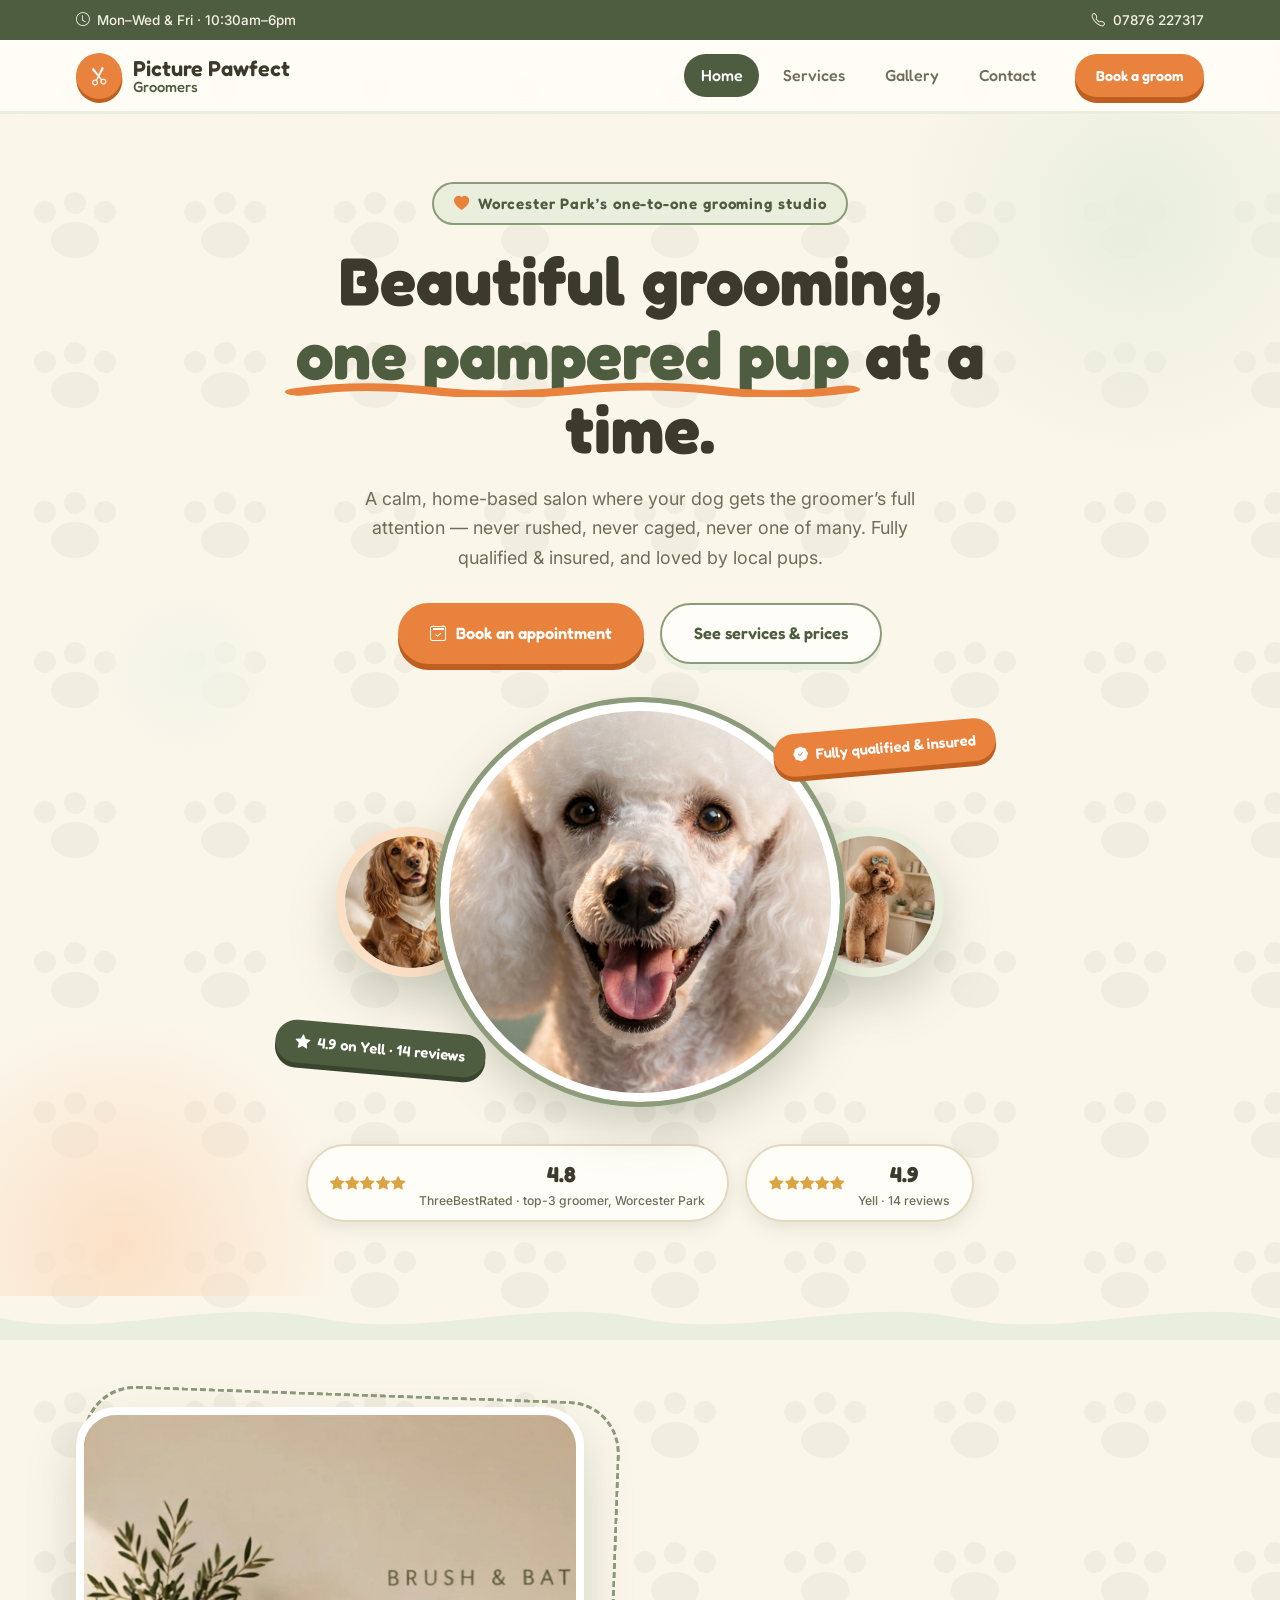
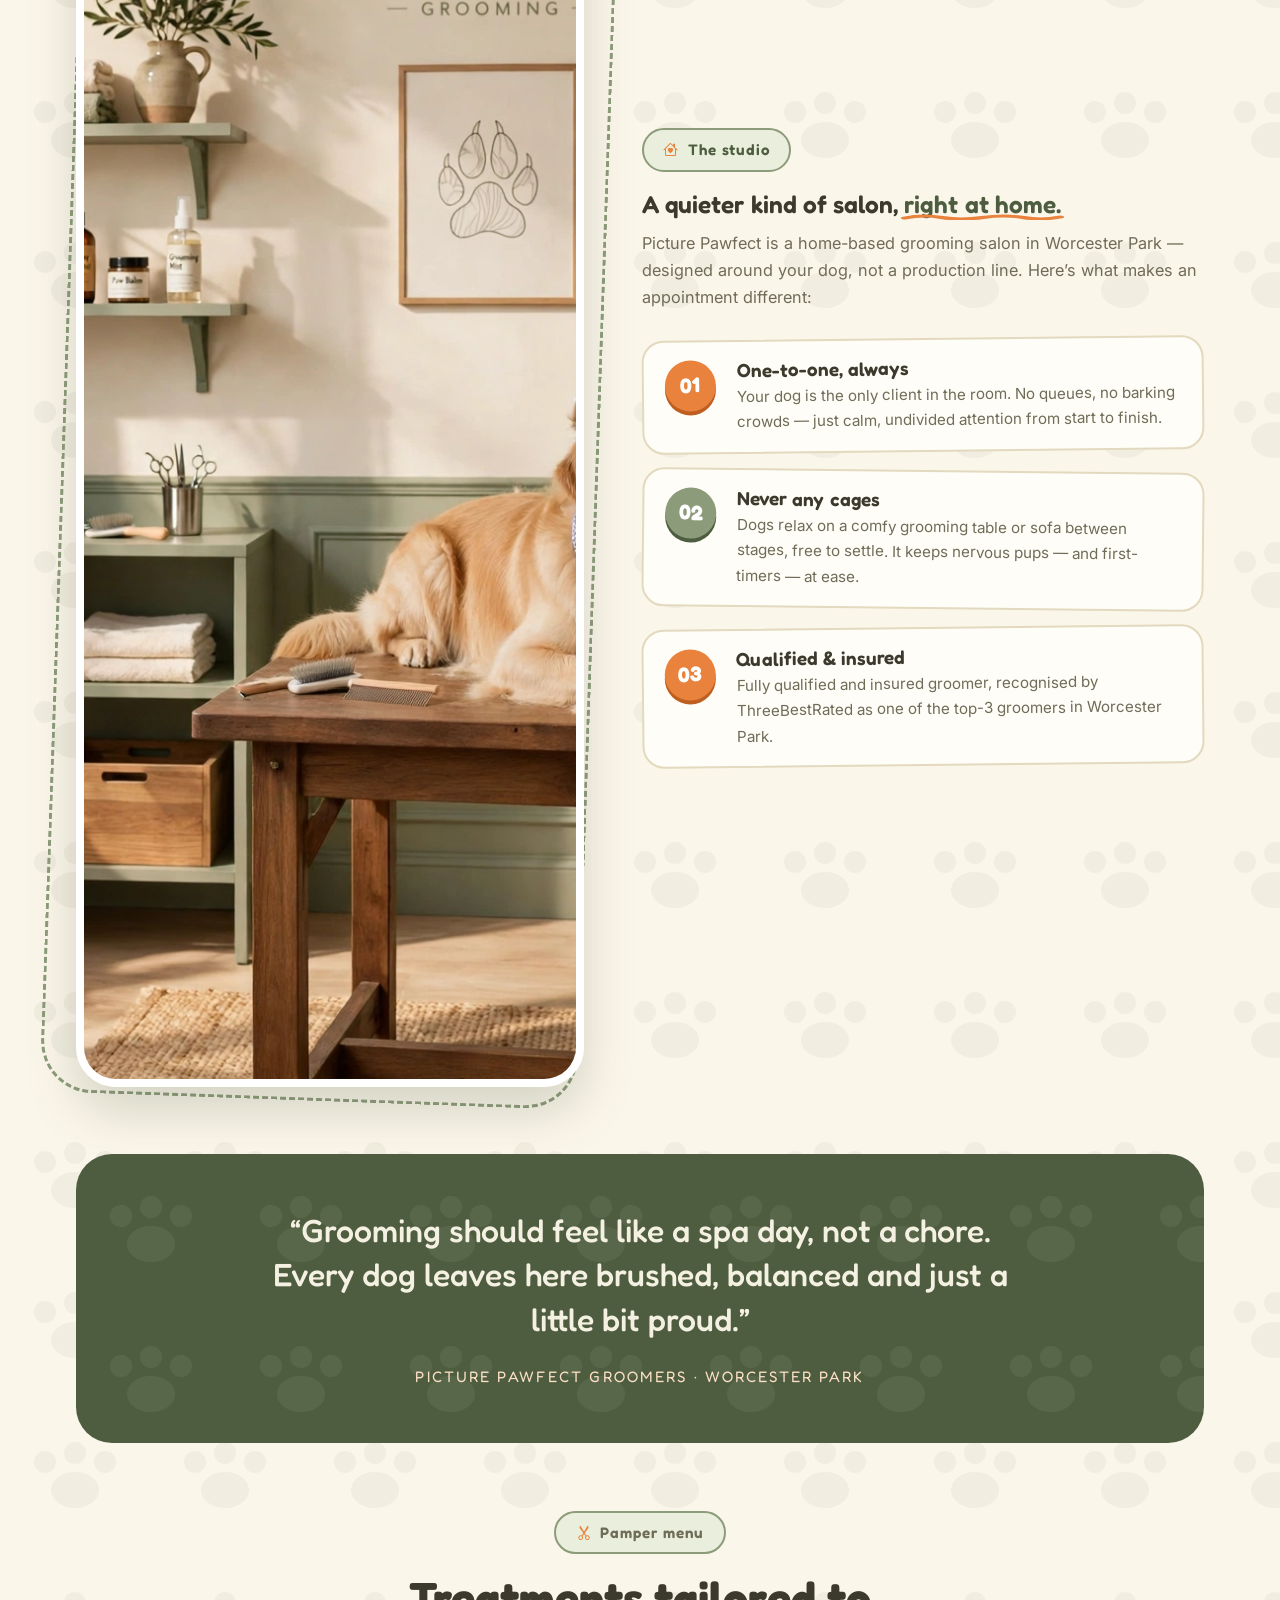
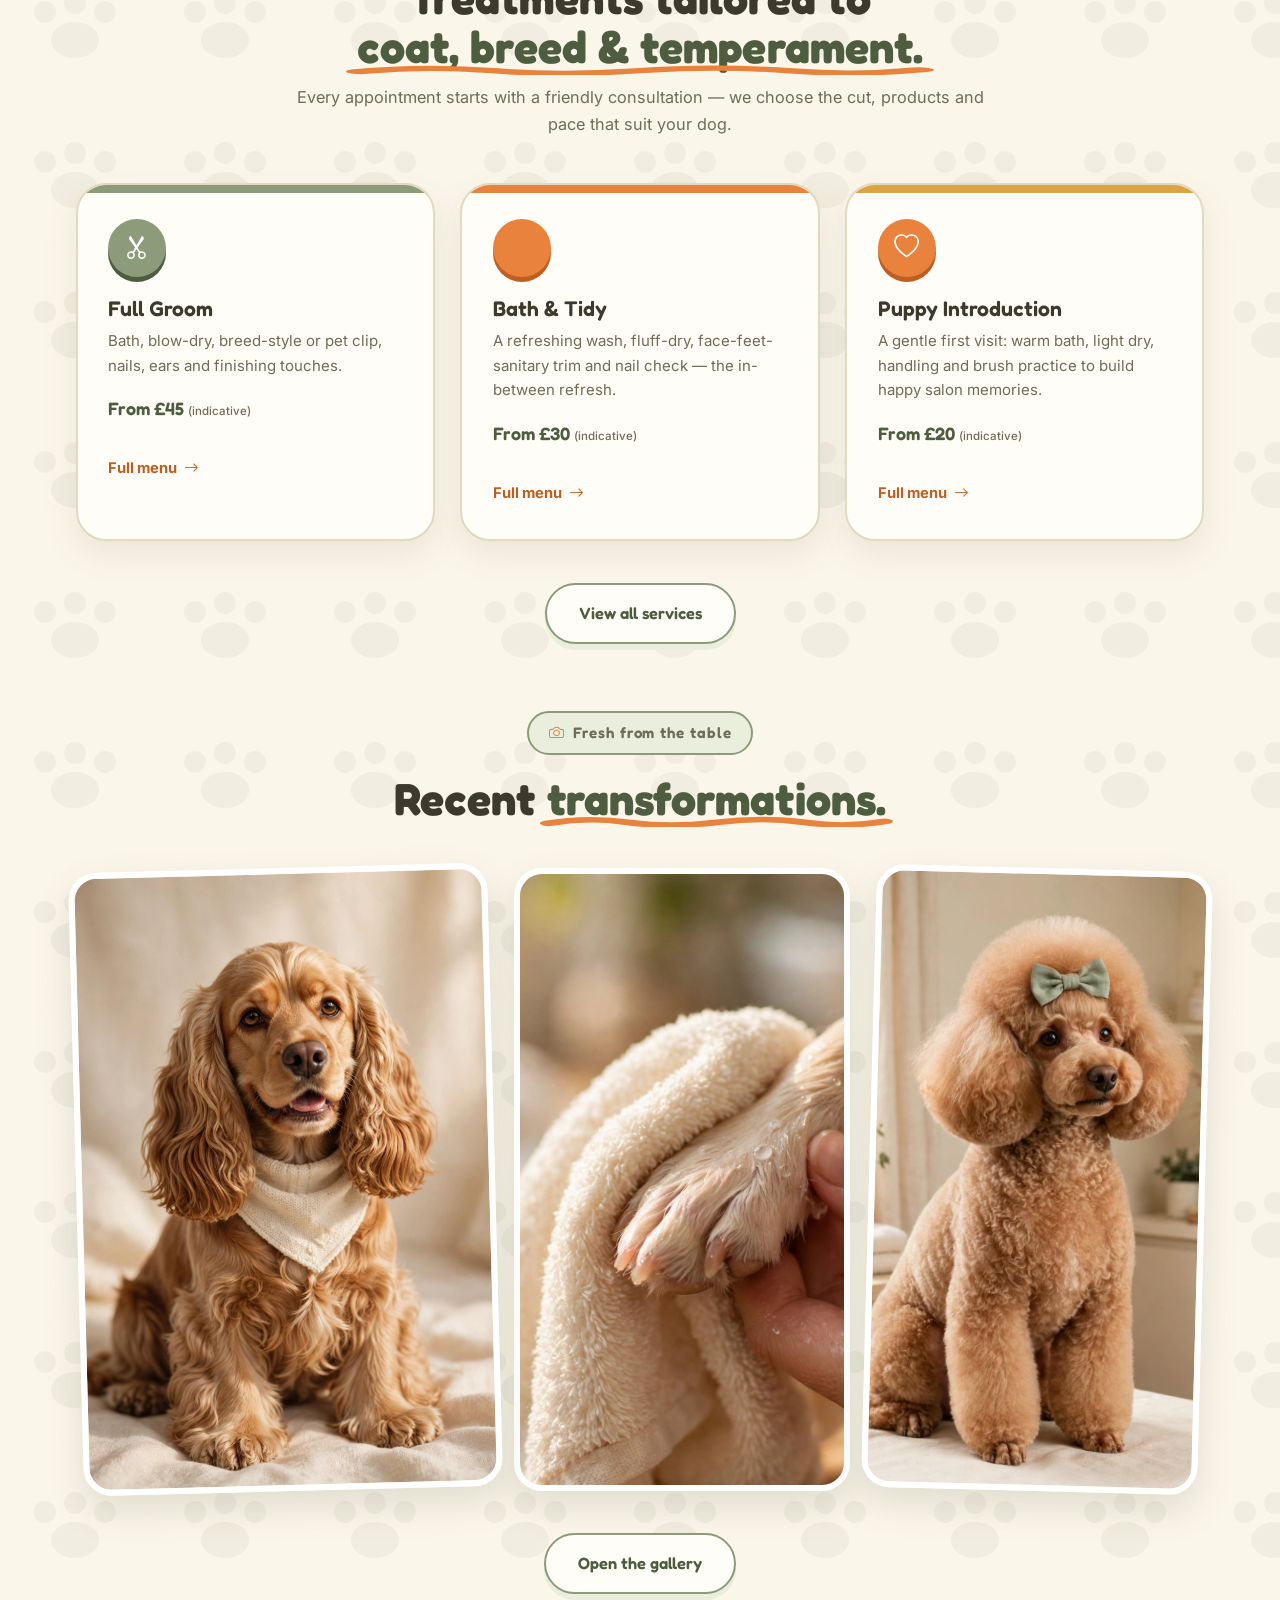
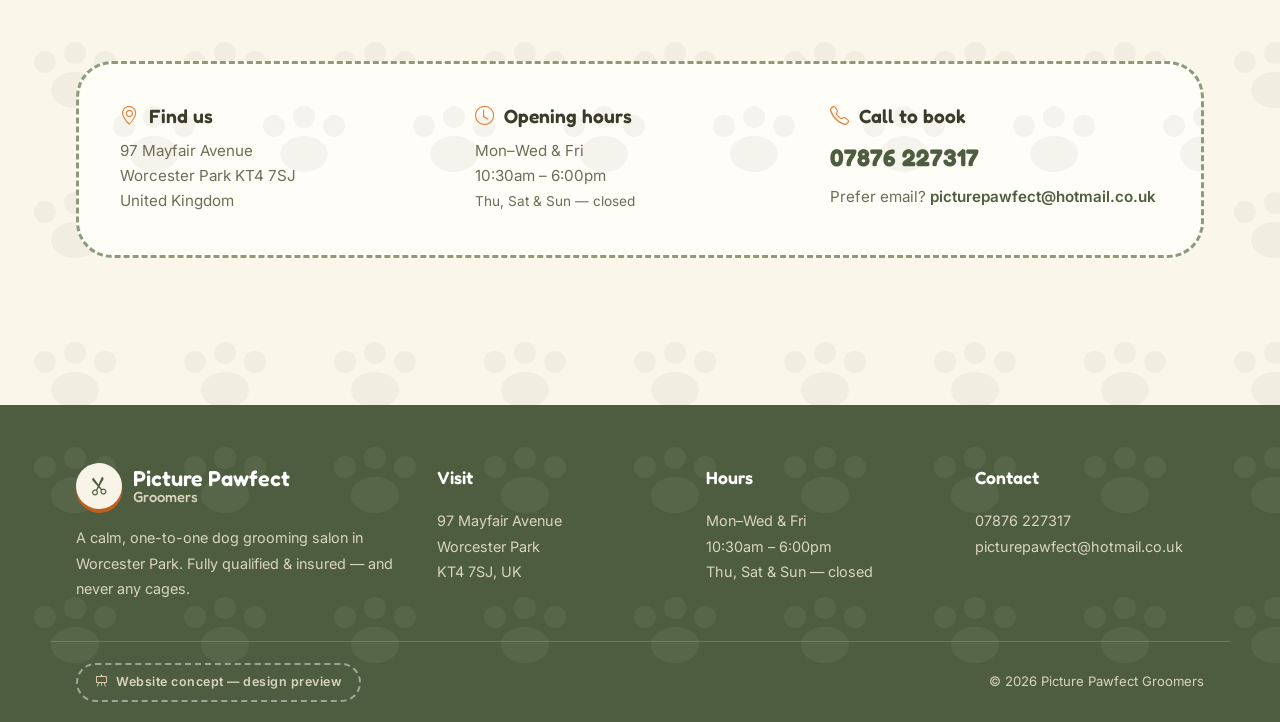
==== index.html @ 9b33ddf6 "Demo website concept for Picture Pawfect Groomers (Worcester Park, UK)" ====
<!DOCTYPE html>
<html lang="en-GB">
<head>
<meta charset="UTF-8">
<meta name="viewport" content="width=device-width, initial-scale=1.0">
<title>Picture Pawfect Groomers | One-to-One Dog Grooming in Worcester Park</title>
<meta name="description" content="Picture Pawfect Groomers — a fully qualified & insured, one-to-one dog grooming salon in Worcester Park. No cages, just calm, personal care. Rated 4.8 (ThreeBestRated) and 4.9 on Yell.">
<meta property="og:type" content="website">
<meta property="og:title" content="Picture Pawfect Groomers | One-to-One Dog Grooming in Worcester Park">
<meta property="og:description" content="Fully qualified & insured home-based salon. One-to-one attention, no cages. Rated 4.8 (ThreeBestRated) · 4.9 on Yell.">
<meta property="og:image" content="images/hero-happy-poodle.webp">
<link rel="preconnect" href="https://fonts.googleapis.com">
<link rel="preconnect" href="https://fonts.gstatic.com" crossorigin>
<link href="https://fonts.googleapis.com/css2?family=Fredoka:wght@400;500;600;700&family=Inter:wght@400;500;600;700&display=swap" rel="stylesheet">
<link rel="stylesheet" href="https://cdn.jsdelivr.net/npm/bootstrap-icons@1.11.3/font/bootstrap-icons.min.css">
<link rel="stylesheet" href="styles.css">
</head>
<body>

<div class="topbar">
  <div class="wrap topbar-inner">
    <span><i class="bi bi-clock"></i> Mon&ndash;Wed &amp; Fri &middot; 10:30am&ndash;6pm</span>
    <a href="tel:+447876227317"><i class="bi bi-telephone"></i> 07876 227317</a>
  </div>
</div>

<header class="site-header">
  <div class="wrap header-inner">
    <a class="brand" href="index.html" aria-label="Picture Pawfect Groomers — home">
      <span class="brand-mark"><i class="bi bi-scissors"></i></span>
      <span class="brand-text">Picture Pawfect <em>Groomers</em></span>
    </a>
    <nav class="main-nav" aria-label="Main navigation">
      <a href="index.html" class="active" aria-current="page">Home</a>
      <a href="services.html">Services</a>
      <a href="gallery.html">Gallery</a>
      <a href="contact.html">Contact</a>
    </nav>
    <a class="btn btn-small hide-mobile" href="contact.html#enquiry">Book a groom</a>
    <button class="nav-toggle" aria-label="Open menu" aria-expanded="false"><i class="bi bi-list"></i></button>
  </div>
</header>

<main>
  <!-- HERO -->
  <section class="hero">
    <div class="blob b1" aria-hidden="true"></div>
    <div class="blob b2" aria-hidden="true"></div>
    <div class="blob b3" aria-hidden="true"></div>
    <div class="hero-inner">
      <p class="kicker"><i class="bi bi-heart-fill"></i> Worcester Park&rsquo;s one-to-one grooming studio</p>
      <h1>Beautiful grooming, <span class="hl">one pampered pup</span> at a time.</h1>
      <p class="lede">A calm, home-based salon where your dog gets the groomer&rsquo;s full attention &mdash; never rushed, never caged, never one of many. Fully qualified &amp; insured, and loved by local pups.</p>
      <div class="hero-ctas">
        <a class="btn" href="contact.html#enquiry"><i class="bi bi-calendar2-check"></i> Book an appointment</a>
        <a class="btn btn-outline" href="services.html">See services &amp; prices</a>
      </div>
      <div class="collage">
        <span class="paw-badge pb1"><i class="bi bi-patch-check-fill"></i> Fully qualified &amp; insured</span>
        <figure class="bubble side b-a">
          <img src="images/spaniel-portrait.webp" alt="Freshly groomed cocker spaniel with a glossy wavy coat" width="640" height="640" loading="lazy">
        </figure>
        <figure class="bubble main">
          <img src="images/hero-happy-poodle.webp" alt="Happy freshly-groomed white poodle smiling at the camera" width="900" height="900" fetchpriority="high">
        </figure>
        <figure class="bubble side b-b">
          <img src="images/poodle-bow.webp" alt="Freshly groomed apricot poodle with a fluffy round haircut" width="640" height="640" loading="lazy">
        </figure>
        <span class="paw-badge pb2"><i class="bi bi-star-fill"></i> 4.9 on Yell &middot; 14 reviews</span>
      </div>
      <div class="hero-ratings">
        <div class="rating-chip">
          <span class="stars"><i class="bi bi-star-fill"></i><i class="bi bi-star-fill"></i><i class="bi bi-star-fill"></i><i class="bi bi-star-fill"></i><i class="bi bi-star-fill"></i></span>
          <div><strong>4.8</strong><small>ThreeBestRated &middot; top-3 groomer, Worcester Park</small></div>
        </div>
        <div class="rating-chip">
          <span class="stars"><i class="bi bi-star-fill"></i><i class="bi bi-star-fill"></i><i class="bi bi-star-fill"></i><i class="bi bi-star-fill"></i><i class="bi bi-star-fill"></i></span>
          <div><strong>4.9</strong><small>Yell &middot; 14 reviews</small></div>
        </div>
      </div>
    </div>
  </section>

  <svg class="wave-rule" viewBox="0 0 1440 44" preserveAspectRatio="none" aria-hidden="true"><path d="M0,22 C120,44 240,0 360,22 C480,44 600,0 720,22 C840,44 960,0 1080,22 C1200,44 1320,0 1440,22 L1440,44 L0,44 Z"/></svg>

  <!-- STUDIO STORY -->
  <section class="section">
    <div class="wrap story-grid">
      <div class="frame-fun">
        <img src="images/salon-interior.webp" alt="Calm one-to-one grooming salon interior with cream walls, sage-green accents and sunlight through the window" width="1920" height="1280" loading="lazy">
      </div>
      <div>
        <p class="kicker"><i class="bi bi-house-heart"></i> The studio</p>
        <h2>A quieter kind of salon, <span class="hl">right at home.</span></h2>
        <p style="color:var(--ink-soft);margin-top:.8rem">Picture Pawfect is a home-based grooming salon in Worcester Park &mdash; designed around your dog, not a production line. Here&rsquo;s what makes an appointment different:</p>
        <ol class="story-list">
          <li>
            <span class="story-num">01</span>
            <div><h3>One-to-one, always</h3><p>Your dog is the only client in the room. No queues, no barking crowds &mdash; just calm, undivided attention from start to finish.</p></div>
          </li>
          <li>
            <span class="story-num">02</span>
            <div><h3>Never any cages</h3><p>Dogs relax on a comfy grooming table or sofa between stages, free to settle. It keeps nervous pups &mdash; and first-timers &mdash; at ease.</p></div>
          </li>
          <li>
            <span class="story-num">03</span>
            <div><h3>Qualified &amp; insured</h3><p>Fully qualified and insured groomer, recognised by ThreeBestRated as one of the top-3 groomers in Worcester Park.</p></div>
          </li>
        </ol>
      </div>
    </div>
  </section>

  <!-- PULL QUOTE -->
  <section class="section" style="padding-top:0">
    <div class="wrap">
      <div class="quote-band">
        <blockquote>&ldquo;Grooming should feel like a spa day, not a chore. Every dog leaves here brushed, balanced and just a little bit proud.&rdquo;</blockquote>
        <cite>Picture Pawfect Groomers &middot; Worcester Park</cite>
      </div>
    </div>
  </section>

  <!-- SERVICES PREVIEW -->
  <section class="section" style="padding-top:0">
    <div class="wrap">
      <div class="section-head">
        <p class="kicker"><i class="bi bi-scissors"></i> Pamper menu</p>
        <h2>Treatments tailored to <span class="hl">coat, breed &amp; temperament.</span></h2>
        <p>Every appointment starts with a friendly consultation &mdash; we choose the cut, products and pace that suit your dog.</p>
      </div>
      <div class="card-grid">
        <article class="card">
          <div class="icon-tile"><i class="bi bi-scissors"></i></div>
          <h3>Full Groom</h3>
          <p>Bath, blow-dry, breed-style or pet clip, nails, ears and finishing touches.</p>
          <p class="from">From &pound;45 <small>(indicative)</small></p>
          <a class="go" href="services.html">Full menu <i class="bi bi-arrow-right"></i></a>
        </article>
        <article class="card">
          <div class="icon-tile"><i class="bi bi-droplets"></i></div>
          <h3>Bath &amp; Tidy</h3>
          <p>A refreshing wash, fluff-dry, face-feet-sanitary trim and nail check &mdash; the in-between refresh.</p>
          <p class="from">From &pound;30 <small>(indicative)</small></p>
          <a class="go" href="services.html">Full menu <i class="bi bi-arrow-right"></i></a>
        </article>
        <article class="card">
          <div class="icon-tile"><i class="bi bi-heart"></i></div>
          <h3>Puppy Introduction</h3>
          <p>A gentle first visit: warm bath, light dry, handling and brush practice to build happy salon memories.</p>
          <p class="from">From &pound;20 <small>(indicative)</small></p>
          <a class="go" href="services.html">Full menu <i class="bi bi-arrow-right"></i></a>
        </article>
      </div>
      <div class="center-cta"><a class="btn btn-outline" href="services.html">View all services</a></div>
    </div>
  </section>

  <!-- GALLERY TEASER -->
  <section class="section" style="padding-top:0">
    <div class="wrap">
      <div class="section-head">
        <p class="kicker"><i class="bi bi-camera"></i> Fresh from the table</p>
        <h2>Recent <span class="hl">transformations.</span></h2>
      </div>
      <div class="tease-grid">
        <img src="images/spaniel-portrait.webp" alt="Freshly groomed cocker spaniel with a glossy wavy coat, sitting in soft cream light" width="1280" height="1920" loading="lazy">
        <img src="images/paw-pamper-detail.webp" alt="A small dog's paw being gently held and dried with a soft cream towel after a bath" width="1920" height="1280" loading="lazy">
        <img src="images/poodle-bow.webp" alt="Freshly groomed apricot poodle with a fluffy round haircut and a small sage-green bow" width="1920" height="1280" loading="lazy">
      </div>
      <div class="center-cta"><a class="btn btn-outline" href="gallery.html">Open the gallery</a></div>
    </div>
  </section>

  <!-- VISIT -->
  <section class="section" style="padding-top:0">
    <div class="wrap">
      <div class="visit">
        <div>
          <h3><i class="bi bi-geo-alt"></i> Find us</h3>
          <p>97 Mayfair Avenue<br>Worcester Park KT4 7SJ<br>United Kingdom</p>
        </div>
        <div>
          <h3><i class="bi bi-clock"></i> Opening hours</h3>
          <p>Mon&ndash;Wed &amp; Fri<br>10:30am &ndash; 6:00pm<br><span style="font-size:.85rem">Thu, Sat &amp; Sun &mdash; closed</span></p>
        </div>
        <div>
          <h3><i class="bi bi-telephone"></i> Call to book</h3>
          <a class="tel" href="tel:+447876227317">07876 227317</a>
          <p style="margin-top:.4rem">Prefer email? <a href="mailto:picturepawfect@hotmail.co.uk" style="color:var(--sage-deep);font-weight:600">picturepawfect@hotmail.co.uk</a></p>
        </div>
      </div>
    </div>
  </section>
</main>

<footer class="site-footer">
  <div class="wrap footer-grid">
    <div class="footer-brand">
      <a class="brand" href="index.html">
        <span class="brand-mark" style="background:#F8F4E8;color:var(--sage-deep)"><i class="bi bi-scissors"></i></span>
        <span class="brand-text">Picture Pawfect <em>Groomers</em></span>
      </a>
      <p style="margin-top:1rem">A calm, one-to-one dog grooming salon in Worcester Park. Fully qualified &amp; insured &mdash; and never any cages.</p>
    </div>
    <div>
      <h4>Visit</h4>
      <address>97 Mayfair Avenue<br>Worcester Park<br>KT4 7SJ, UK</address>
    </div>
    <div>
      <h4>Hours</h4>
      <p>Mon&ndash;Wed &amp; Fri<br>10:30am &ndash; 6:00pm<br>Thu, Sat &amp; Sun &mdash; closed</p>
    </div>
    <div>
      <h4>Contact</h4>
      <p><a href="tel:+447876227317">07876 227317</a><br><a href="mailto:picturepawfect@hotmail.co.uk">picturepawfect@hotmail.co.uk</a></p>
    </div>
  </div>
  <div class="wrap footer-bottom">
    <span class="concept-badge"><i class="bi bi-easel"></i> Website concept &mdash; design preview</span>
    <span>&copy; 2026 Picture Pawfect Groomers</span>
  </div>
</footer>

<script>
(function(){
  var t=document.querySelector('.nav-toggle'),n=document.querySelector('.main-nav');
  if(t&&n){t.addEventListener('click',function(){var o=n.classList.toggle('open');t.setAttribute('aria-expanded',o);});}
})();
</script>
</body>
</html>
---- styles.css ----
/* ============================================================
   Picture Pawfect Groomers — PLAYFUL SAGE concept
   Cream + sage blobs + warm orange  |  Fredoka display + Inter
   Vanilla CSS only.
   ============================================================ */

:root{
  --cream:#FBF6EA;
  --cream-deep:#F3EAD1;
  --white:#FFFDF7;
  --ink:#3B3A2C;
  --ink-soft:#6F6C58;
  --sage:#8C9B7A;
  --sage-deep:#4E5D3F;
  --sage-soft:#E9EFDC;
  --sage-pale:#F2F5E8;
  --orange:#E8823C;
  --orange-dark:#BE5F21;
  --orange-soft:#FBE0C6;
  --gold:#D9A441;
  --line:#E2D9BE;
  --radius:30px;
  --font-d:'Fredoka','Inter',system-ui,sans-serif;
  --font-b:'Inter',system-ui,-apple-system,sans-serif;
  --paw:url("data:image/svg+xml,%3Csvg xmlns='http://www.w3.org/2000/svg' width='150' height='150' viewBox='0 0 150 150'%3E%3Cg fill='%234E5D3F' fill-opacity='0.055'%3E%3Cellipse cx='75' cy='90' rx='24' ry='18'/%3E%3Ccircle cx='45' cy='62' r='11'/%3E%3Ccircle cx='75' cy='53' r='11'/%3E%3Ccircle cx='105' cy='62' r='11'/%3E%3C/g%3E%3C/svg%3E");
}

*{margin:0;padding:0;box-sizing:border-box}
html{scroll-behavior:smooth}
body{
  font-family:var(--font-b);
  background:var(--cream);
  background-image:var(--paw);
  color:var(--ink);
  line-height:1.65;
  font-size:1.02rem;
  -webkit-font-smoothing:antialiased;
  overflow-x:hidden;
}
img{max-width:100%;display:block}
a{color:inherit;text-decoration:none}
.wrap{max-width:1180px;margin:0 auto;padding:0 1.6rem}

h1,h2,h3{font-family:var(--font-d);font-weight:600;line-height:1.1;letter-spacing:.002em;color:var(--ink)}
.kicker{
  display:inline-flex;align-items:center;gap:.55rem;
  font-family:var(--font-d);font-weight:600;font-size:.95rem;letter-spacing:.06em;
  color:var(--sage-deep);background:var(--sage-soft);
  border:2px solid var(--sage);border-radius:999px;
  padding:.45rem 1.2rem;margin-bottom:1.2rem;
}
.kicker i{color:var(--orange)}

/* ---------- Top bar ---------- */
.topbar{background:var(--sage-deep);color:#F5F1E6;font-size:.84rem;font-weight:500}
.topbar-inner{display:flex;justify-content:space-between;align-items:center;padding:.55rem 1.6rem;gap:1rem}
.topbar-inner span,.topbar-inner a{display:inline-flex;align-items:center;gap:.5rem}
.topbar a:hover{color:#fff}

/* ---------- Header ---------- */
.site-header{
  position:sticky;top:0;z-index:50;
  background:rgba(255,253,247,.94);backdrop-filter:blur(10px);
  border-bottom:3px solid var(--sage-soft);
}
.header-inner{display:flex;align-items:center;gap:1.4rem;padding:.8rem 1.6rem}
.brand{display:flex;align-items:center;gap:.7rem;margin-right:auto}
.brand-mark{
  width:46px;height:46px;border-radius:50%;
  background:var(--orange);color:#fff;
  display:grid;place-items:center;font-size:1.2rem;
  box-shadow:0 4px 0 var(--orange-dark);
  transform:rotate(-6deg);
}
.brand-text{font-family:var(--font-d);font-weight:600;font-size:1.35rem;line-height:1.05}
.brand-text em{display:block;font-style:normal;font-weight:500;font-size:.92rem;color:var(--sage-deep)}
.main-nav{display:flex;gap:.4rem}
.main-nav a{
  font-family:var(--font-d);font-weight:500;font-size:1rem;color:var(--ink-soft);
  padding:.5rem 1.05rem;border-radius:999px;transition:background .2s;
}
.main-nav a:hover{background:var(--sage-soft);color:var(--sage-deep)}
.main-nav a.active{background:var(--sage-deep);color:#fff}
.nav-toggle{display:none;background:var(--orange-soft);border:2px solid var(--orange);border-radius:14px;font-size:1.55rem;line-height:1;color:var(--orange-dark);cursor:pointer;padding:.5rem .8rem}

/* ---------- Buttons: chunky orange pills ---------- */
.btn{
  display:inline-flex;align-items:center;gap:.6rem;justify-content:center;
  font-family:var(--font-d);font-weight:600;font-size:1.02rem;
  background:var(--orange);color:#fff;
  padding:.95rem 2rem;border-radius:999px;border:0;cursor:pointer;
  box-shadow:0 6px 0 var(--orange-dark);
  transition:transform .15s ease,box-shadow .15s ease;
}
.btn:hover{transform:translateY(-2px);box-shadow:0 8px 0 var(--orange-dark);color:#fff}
.btn:active{transform:translateY(4px);box-shadow:0 2px 0 var(--orange-dark)}
.btn-outline{background:var(--white);color:var(--sage-deep);box-shadow:0 6px 0 var(--sage-soft);border:2px solid var(--sage)}
.btn-outline:hover{background:var(--sage-pale);color:var(--sage-deep);box-shadow:0 8px 0 var(--sage-soft)}
.btn-small{padding:.6rem 1.3rem;font-size:.9rem}

/* ---------- Hero: centered + circular dog collage ---------- */
.hero{position:relative;overflow:hidden;padding:4.2rem 0 4.6rem;text-align:center}
.blob{position:absolute;border-radius:50%;z-index:0;pointer-events:none}
.blob.b1{width:520px;height:520px;background:radial-gradient(circle,var(--sage-soft) 0%,transparent 70%);top:-160px;right:-120px}
.blob.b2{width:460px;height:460px;background:radial-gradient(circle,var(--orange-soft) 0%,transparent 70%);bottom:-180px;left:-110px}
.blob.b3{width:220px;height:220px;background:radial-gradient(circle,var(--sage-pale) 0%,transparent 70%);top:38%;left:6%}
.hero-inner{position:relative;z-index:1;max-width:900px;margin:0 auto;padding:0 1.6rem}
.hero h1{font-size:clamp(2.5rem,6vw,4.2rem);font-weight:700;margin-bottom:1.1rem}
.hl{position:relative;display:inline-block;color:var(--sage-deep)}
.hl::after{
  content:"";position:absolute;left:-2%;right:-2%;bottom:-.08em;height:.28em;
  background:url("data:image/svg+xml,%3Csvg xmlns='http://www.w3.org/2000/svg' width='120' height='14' viewBox='0 0 120 14' preserveAspectRatio='none'%3E%3Cpath d='M3 10 Q 16 3, 30 9 T 60 9 T 90 9 T 117 8' fill='none' stroke='%23E8823C' stroke-width='6' stroke-linecap='round'/%3E%3C/svg%3E") 0 100%/100% 100% no-repeat;
}
.hero .lede{font-size:1.12rem;color:var(--ink-soft);max-width:36rem;margin:0 auto 1.9rem}
.hero-ctas{display:flex;gap:1rem;flex-wrap:wrap;justify-content:center;margin-bottom:2.4rem}

.collage{display:flex;align-items:center;justify-content:center;margin:0 auto;position:relative}
.bubble{
  border-radius:50%;overflow:hidden;position:relative;flex:0 0 auto;
  border:9px solid #fff;
  box-shadow:0 22px 50px rgba(78,93,63,.28);
  background:var(--sage-pale);
}
.bubble img{width:100%;height:100%;object-fit:cover;aspect-ratio:1}
.bubble.main{width:min(400px,68vw);z-index:2;border-color:#fff;outline:5px solid var(--sage)}
.bubble.side{width:150px;z-index:1}
.bubble.b-a{margin-right:-46px;transform:rotate(-7deg);border-color:var(--orange-soft)}
.bubble.b-b{margin-left:-46px;transform:rotate(7deg);border-color:var(--sage-soft)}
.paw-badge{
  position:absolute;z-index:3;
  font-family:var(--font-d);font-weight:600;font-size:.92rem;
  background:var(--orange);color:#fff;border-radius:999px;
  padding:.6rem 1.25rem;box-shadow:0 5px 0 var(--orange-dark);
  display:inline-flex;align-items:center;gap:.45rem;
  transform:rotate(-5deg);
}
.paw-badge.pb1{top:6%;right:8%}
.paw-badge.pb2{bottom:8%;left:7%;transform:rotate(5deg);background:var(--sage-deep);box-shadow:0 5px 0 #39452e}
.hero-ratings{display:flex;gap:1rem;flex-wrap:wrap;justify-content:center;margin-top:2.6rem;position:relative;z-index:1}
.rating-chip{
  display:flex;align-items:center;gap:.8rem;
  background:var(--white);border:2px solid var(--line);
  border-radius:999px;padding:.7rem 1.4rem;
  box-shadow:0 6px 18px rgba(78,93,63,.12);
}
.rating-chip .stars{color:var(--gold);font-size:.9rem;letter-spacing:.08em}
.rating-chip strong{font-family:var(--font-d);font-size:1.35rem}
.rating-chip small{display:block;color:var(--ink-soft);font-size:.76rem;line-height:1.35;font-weight:500}

/* ---------- Wavy divider ---------- */
.wave-rule{display:block;width:100%;height:44px;margin:0;color:var(--sage-soft)}
.wave-rule path{fill:var(--sage-soft)}

/* ---------- Sections ---------- */
.section{padding:4.2rem 0}
.section-head{max-width:44rem;margin:0 auto 2.8rem;text-align:center}
.section-head h2{font-size:clamp(1.9rem,3.8vw,2.8rem);font-weight:700;margin-bottom:.8rem}
.section-head p{color:var(--ink-soft)}

/* Studio story */
.story-grid{display:grid;grid-template-columns:.95fr 1.05fr;gap:3.6rem;align-items:center}
.frame-fun{position:relative}
.frame-fun img{border-radius:40px;box-shadow:0 24px 50px rgba(78,93,63,.22);aspect-ratio:4/3;object-fit:cover;width:100%;border:8px solid #fff}
.frame-fun::after{
  content:"";position:absolute;inset:-14px;border:3px dashed var(--sage);
  border-radius:52px;transform:rotate(2deg);z-index:-1;
}
.story-list{list-style:none;display:grid;gap:1.1rem;margin-top:1.7rem}
.story-list li{
  display:grid;grid-template-columns:3.4rem 1fr;gap:1.1rem;align-items:start;
  background:var(--white);border:2px solid var(--line);border-radius:22px;padding:1.1rem 1.3rem;
}
.story-list li:nth-child(odd){transform:rotate(-.6deg)}
.story-list li:nth-child(even){transform:rotate(.6deg)}
.story-num{
  font-family:var(--font-d);font-weight:700;font-size:1.3rem;color:#fff;
  background:var(--orange);border-radius:50%;width:3.2rem;height:3.2rem;
  display:grid;place-items:center;box-shadow:0 4px 0 var(--orange-dark);
}
.story-list li:nth-child(2) .story-num{background:var(--sage);box-shadow:0 4px 0 var(--sage-deep)}
.story-list h3{font-size:1.18rem;margin-bottom:.25rem}
.story-list p{color:var(--ink-soft);font-size:.95rem}

/* Pull quote */
.quote-band{
  background:var(--sage-deep);color:#F4F0E2;border-radius:36px;padding:3.4rem 3rem;
  position:relative;overflow:hidden;text-align:center;
  background-image:url("data:image/svg+xml,%3Csvg xmlns='http://www.w3.org/2000/svg' width='150' height='150' viewBox='0 0 150 150'%3E%3Cg fill='%23ffffff' fill-opacity='0.06'%3E%3Cellipse cx='75' cy='90' rx='24' ry='18'/%3E%3Ccircle cx='45' cy='62' r='11'/%3E%3Ccircle cx='75' cy='53' r='11'/%3E%3Ccircle cx='105' cy='62' r='11'/%3E%3C/g%3E%3C/svg%3E");
}
.quote-band blockquote{font-family:var(--font-d);font-weight:500;font-size:clamp(1.35rem,2.8vw,2rem);line-height:1.4;max-width:46rem;margin:0 auto}
.quote-band cite{display:block;margin-top:1.3rem;font-style:normal;font-family:var(--font-d);font-size:.95rem;letter-spacing:.14em;text-transform:uppercase;color:var(--orange-soft)}
.quote-band .qmark{font-size:3rem;color:var(--orange);display:block;margin-bottom:.6rem}

/* Service cards */
.card-grid{display:grid;grid-template-columns:repeat(3,1fr);gap:1.6rem}
.card{
  background:var(--white);border:2px solid var(--line);
  border-radius:var(--radius);padding:2.1rem 1.9rem;
  box-shadow:0 14px 34px rgba(78,93,63,.10);
  transition:transform .25s ease,box-shadow .25s ease;
  position:relative;overflow:hidden;
}
.card::before{content:"";position:absolute;top:0;left:0;right:0;height:8px;background:var(--sage);border-radius:30px 30px 0 0}
.card:nth-child(2)::before{background:var(--orange)}
.card:nth-child(3)::before{background:var(--gold)}
.card:hover{transform:translateY(-6px) rotate(-.5deg);box-shadow:0 22px 44px rgba(78,93,63,.16)}
.card .icon-tile{
  width:58px;height:58px;border-radius:50%;background:var(--orange);
  display:grid;place-items:center;font-size:1.55rem;color:#fff;margin-bottom:1.3rem;
  box-shadow:0 5px 0 var(--orange-dark);
}
.card:nth-child(1) .icon-tile{background:var(--sage);box-shadow:0 5px 0 var(--sage-deep)}
.card h3{font-size:1.32rem;margin-bottom:.5rem}
.card p{color:var(--ink-soft);font-size:.94rem;margin-bottom:1rem}
.card .from{font-family:var(--font-d);font-weight:600;color:var(--sage-deep);font-size:1.12rem}
.card .from small{font-family:var(--font-b);font-weight:500;font-size:.72rem;color:var(--ink-soft)}
.card .go{display:inline-flex;align-items:center;gap:.45rem;margin-top:1rem;font-weight:700;font-size:.92rem;color:var(--orange-dark)}
.card .go:hover{gap:.7rem}

/* Gallery teaser */
.tease-grid{display:grid;grid-template-columns:1.25fr 1fr 1fr;gap:1.2rem}
.tease-grid img{border-radius:28px;object-fit:cover;width:100%;height:100%;min-height:250px;box-shadow:0 16px 36px rgba(78,93,63,.16);border:6px solid #fff}
.tease-grid img:nth-child(1){transform:rotate(-1.5deg)}
.tease-grid img:nth-child(3){transform:rotate(1.5deg)}
.center-cta{text-align:center;margin-top:2.6rem}

/* Visit strip */
.visit{
  display:grid;grid-template-columns:1fr 1fr 1fr;gap:1.6rem;
  background:var(--white);border:3px dashed var(--sage);
  border-radius:36px;padding:2.6rem;
  background-image:var(--paw);
}
.visit h3{font-size:1.2rem;display:flex;align-items:center;gap:.6rem;margin-bottom:.7rem}
.visit h3 i{color:var(--orange)}
.visit p{color:var(--ink-soft);font-size:.95rem}
.visit a.tel{font-family:var(--font-d);font-weight:700;font-size:1.5rem;color:var(--sage-deep)}

/* ---------- Page hero (inner pages) ---------- */
.page-hero{padding:3.6rem 0 2rem;text-align:center;position:relative;overflow:hidden;background-image:var(--paw)}
.page-hero h1{font-size:clamp(2.2rem,4.8vw,3.4rem);font-weight:700;margin-bottom:1rem}
.page-hero p{color:var(--ink-soft);max-width:38rem;margin:0 auto}
.page-hero .kicker{margin-bottom:1rem}

/* ---------- Services list ---------- */
.service-rows{max-width:920px;margin:0 auto;display:grid;gap:1.1rem}
.service-row{
  display:grid;grid-template-columns:4rem 1fr auto;gap:1.6rem;align-items:center;
  background:var(--white);border:2px solid var(--line);border-radius:24px;
  padding:1.5rem 1.8rem;transition:transform .2s ease;
}
.service-row:hover{transform:translateX(6px);border-color:var(--sage)}
.service-row .num{
  font-family:var(--font-d);font-weight:700;font-size:1.25rem;color:#fff;
  background:var(--sage);border-radius:50%;width:3.4rem;height:3.4rem;
  display:grid;place-items:center;box-shadow:0 4px 0 var(--sage-deep);
}
.service-row h3{font-size:1.3rem;margin-bottom:.3rem;display:flex;align-items:center;gap:.7rem}
.service-row h3 i{color:var(--orange);font-size:1.15rem}
.service-row p{color:var(--ink-soft);font-size:.95rem;max-width:34rem}
.price{text-align:right;background:var(--sage-pale);border-radius:18px;padding:.8rem 1.2rem}
.price strong{font-family:var(--font-d);font-weight:700;font-size:1.45rem;color:var(--sage-deep);white-space:nowrap}
.price small{display:block;font-size:.7rem;color:var(--ink-soft);font-weight:500}
.note-strip{
  margin-top:2.2rem;background:var(--orange-soft);border:3px dashed var(--orange);
  border-radius:24px;padding:1.4rem 1.8rem;font-size:.9rem;color:var(--ink-soft);
  display:flex;gap:.9rem;align-items:flex-start;
}
.note-strip i{color:var(--orange-dark);font-size:1.2rem;margin-top:.15rem}
.two-col{display:grid;grid-template-columns:1fr 1fr;gap:1.6rem;margin-top:2.2rem}
.panel{background:var(--white);border:2px solid var(--line);border-radius:24px;padding:2rem 2.2rem}
.panel h3{font-size:1.25rem;margin-bottom:1rem;display:flex;align-items:center;gap:.6rem}
.panel h3 i{color:var(--orange)}
.check-list{list-style:none;display:grid;gap:.7rem}
.check-list li{display:flex;gap:.7rem;align-items:flex-start;font-size:.95rem;color:var(--ink-soft)}
.check-list i{color:var(--sage-deep);margin-top:.25rem}

/* ---------- Gallery ---------- */
.gal-grid{display:grid;grid-template-columns:repeat(3,1fr);gap:1.3rem;grid-auto-rows:250px}
.gal-item{position:relative;border-radius:26px;overflow:hidden;border:6px solid #fff;box-shadow:0 16px 36px rgba(78,93,63,.16)}
.gal-item:nth-child(odd){transform:rotate(-1deg)}
.gal-item:nth-child(even){transform:rotate(1deg)}
.gal-item img{width:100%;height:100%;object-fit:cover;transition:transform .5s ease}
.gal-item:hover img{transform:scale(1.06)}
.gal-item figcaption{
  position:absolute;left:0;right:0;bottom:0;
  background:linear-gradient(transparent,rgba(58,58,44,.85));
  color:#FBF6EA;padding:2.6rem 1.3rem 1.1rem;font-size:.9rem;
}
.gal-item figcaption strong{display:block;font-family:var(--font-d);font-weight:600;font-size:1.02rem}
.gal-tall{grid-row:span 2}

/* ---------- Contact ---------- */
.contact-grid{display:grid;grid-template-columns:.9fr 1.1fr;gap:2.6rem;align-items:start}
.info-stack{display:grid;gap:1.3rem}
.info-card{background:var(--white);border:2px solid var(--line);border-radius:24px;padding:1.8rem 2rem}
.info-card h3{font-size:1.15rem;margin-bottom:.8rem;display:flex;align-items:center;gap:.6rem}
.info-card h3 i{color:var(--orange)}
.info-card p,.info-card address{font-style:normal;color:var(--ink-soft);font-size:.96rem}
.hours-table{width:100%;border-collapse:collapse;font-size:.95rem}
.hours-table td{padding:.55rem 0;border-bottom:2px dashed var(--line);color:var(--ink-soft)}
.hours-table td:last-child{text-align:right;font-weight:600;color:var(--ink)}
.hours-table tr.closed td:last-child{color:#A39B85;font-weight:500}
a.tel-big{font-family:var(--font-d);font-weight:700;font-size:1.7rem;color:var(--sage-deep)}
a.tel-big:hover{text-decoration:underline}
.form-card{background:var(--white);border:3px solid var(--sage);border-radius:30px;padding:2.6rem;box-shadow:0 20px 44px rgba(78,93,63,.14)}
.form-card h2{font-size:1.6rem;margin-bottom:.4rem}
.form-card>p{color:var(--ink-soft);font-size:.94rem;margin-bottom:1.8rem}
.field{margin-bottom:1.2rem}
.field label{display:block;font-family:var(--font-d);font-weight:600;font-size:.95rem;margin-bottom:.4rem}
.field input,.field select,.field textarea{
  width:100%;padding:.85rem 1.1rem;border:2px solid var(--line);border-radius:16px;
  font-family:inherit;font-size:.95rem;background:var(--cream);color:var(--ink);
}
.field textarea{min-height:130px;resize:vertical}
.field input:focus,.field select:focus,.field textarea:focus{outline:3px solid var(--orange-soft);border-color:var(--orange)}
.field-row{display:grid;grid-template-columns:1fr 1fr;gap:1.2rem}
.map-wrap{margin-top:3rem;border-radius:30px;overflow:hidden;border:3px solid var(--sage);box-shadow:0 20px 44px rgba(78,93,63,.14)}
.map-wrap iframe{width:100%;height:340px;border:0;display:block}
.map-caption{padding:.9rem 1.4rem;background:var(--white);font-size:.85rem;color:var(--ink-soft)}

/* ---------- Footer ---------- */
.site-footer{background:var(--sage-deep);color:#EFEAD9;margin-top:5rem;background-image:url("data:image/svg+xml,%3Csvg xmlns='http://www.w3.org/2000/svg' width='150' height='150' viewBox='0 0 150 150'%3E%3Cg fill='%23ffffff' fill-opacity='0.05'%3E%3Cellipse cx='75' cy='90' rx='24' ry='18'/%3E%3Ccircle cx='45' cy='62' r='11'/%3E%3Ccircle cx='75' cy='53' r='11'/%3E%3Ccircle cx='105' cy='62' r='11'/%3E%3C/g%3E%3C/svg%3E")}
.footer-grid{display:grid;grid-template-columns:1.4fr 1fr 1fr 1fr;gap:2.5rem;padding:3.6rem 1.6rem 2.4rem}
.footer-grid h4{font-family:var(--font-d);font-weight:600;font-size:1.1rem;margin-bottom:1rem;color:#fff}
.footer-grid p,.footer-grid address{font-style:normal;font-size:.9rem;color:#D9D4C0;line-height:1.8}
.footer-grid a:hover{color:#fff;text-decoration:underline}
.footer-brand .brand-text{color:#fff}
.footer-brand .brand-text em{color:#D9D4C0}
.footer-bottom{border-top:1px solid rgba(255,255,255,.16);padding:1.3rem 1.6rem;display:flex;justify-content:space-between;gap:1rem;flex-wrap:wrap;align-items:center;font-size:.82rem;color:#D9D4C0}
.concept-badge{
  display:inline-flex;align-items:center;gap:.55rem;
  border:2px dashed rgba(255,255,255,.45);border-radius:999px;
  padding:.45rem 1.1rem;font-size:.78rem;letter-spacing:.04em;font-weight:600;
}
.concept-badge i{color:var(--orange-soft)}

/* ---------- Responsive ---------- */
@media(max-width:980px){
  .story-grid{grid-template-columns:1fr;gap:2.6rem}
  .card-grid{grid-template-columns:1fr 1fr}
  .tease-grid{grid-template-columns:1fr 1fr}
  .visit{grid-template-columns:1fr}
  .contact-grid{grid-template-columns:1fr}
  .footer-grid{grid-template-columns:1fr 1fr}
  .gal-grid{grid-template-columns:1fr 1fr;grid-auto-rows:220px}
}
@media(max-width:860px){
  .nav-toggle{display:block}
  .main-nav{
    display:none;position:absolute;top:100%;left:0;right:0;z-index:60;
    background:var(--white);border-bottom:3px solid var(--sage-soft);
    flex-direction:column;padding:1rem 1.6rem 1.4rem;gap:.3rem;
  }
  .main-nav.open{display:flex}
  .main-nav a{display:block;padding:.8rem 1rem}
  .header-inner{position:relative}
  .btn-small.hide-mobile{display:none}
}
@media(max-width:768px){
  body{font-size:.98rem}
  .hero{padding:2.8rem 0 3.4rem}
  .hero h1{font-size:clamp(2.2rem,9.5vw,3rem)}
  .hero .lede{font-size:1.02rem}
  .blob.b1{width:340px;height:340px;top:-110px;right:-90px}
  .blob.b2{width:300px;height:300px;bottom:-120px;left:-70px}
  .bubble.main{width:min(250px,62vw);border-width:6px;outline-width:4px}
  .bubble.side{width:96px;border-width:5px}
  .bubble.b-a{margin-right:-30px}
  .bubble.b-b{margin-left:-30px}
  .paw-badge{font-size:.78rem;padding:.45rem .95rem}
  .paw-badge.pb1{top:2%;right:2%}
  .paw-badge.pb2{bottom:4%;left:2%}
  .section{padding:3rem 0}
  .card-grid{grid-template-columns:1fr}
  .tease-grid{grid-template-columns:1fr}
  .tease-grid img{min-height:200px;max-height:300px}
  .two-col{grid-template-columns:1fr}
  .field-row{grid-template-columns:1fr}
  .service-row{grid-template-columns:1fr;gap:.8rem;text-align:center}
  .service-row .num{margin:0 auto}
  .service-row h3{justify-content:center}
  .price{text-align:center}
  .gal-grid{grid-template-columns:1fr;grid-auto-rows:240px}
  .gal-tall{grid-row:auto}
  .footer-grid{grid-template-columns:1fr}
  .quote-band{padding:2.4rem 1.6rem}
  .quote-band blockquote{font-size:1.25rem}
  .form-card{padding:1.8rem 1.4rem}
  .visit{padding:1.8rem 1.4rem}
  .topbar-inner{font-size:.74rem}
  .story-list li{padding:1rem}
}
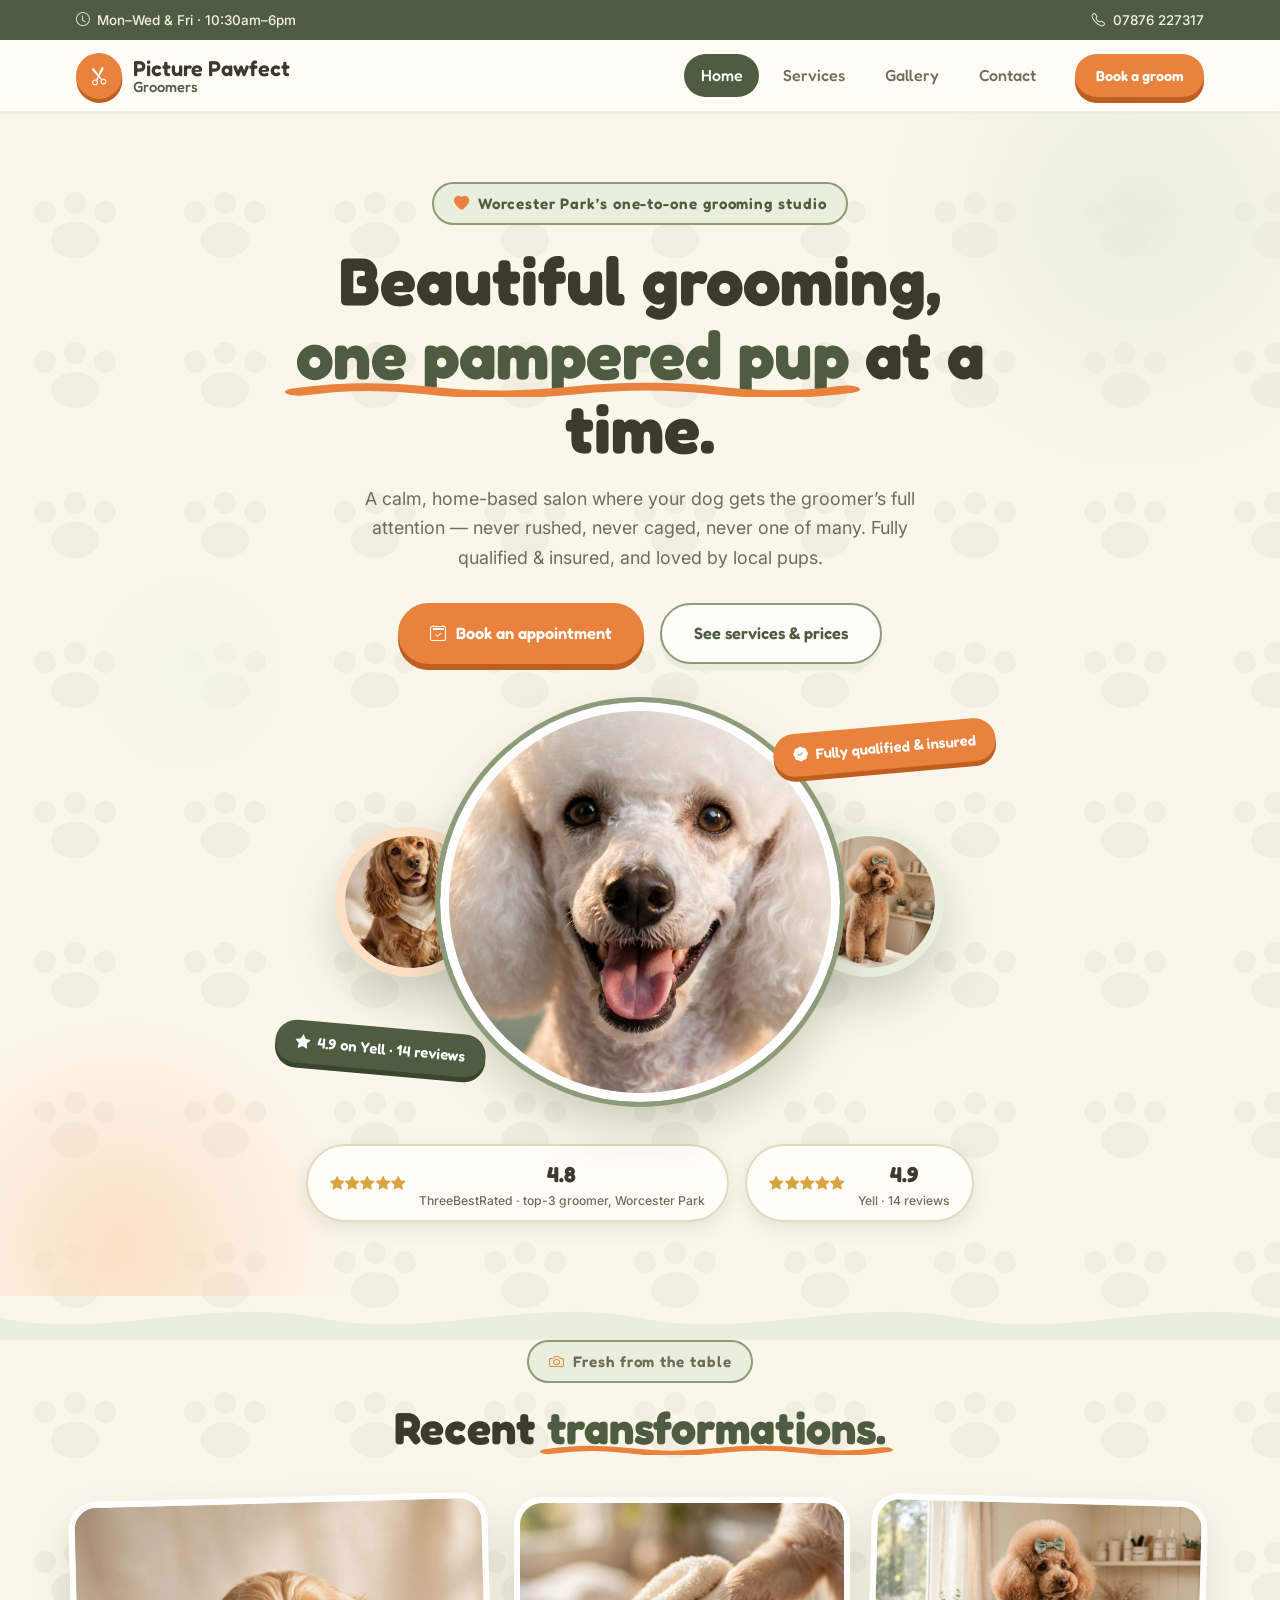
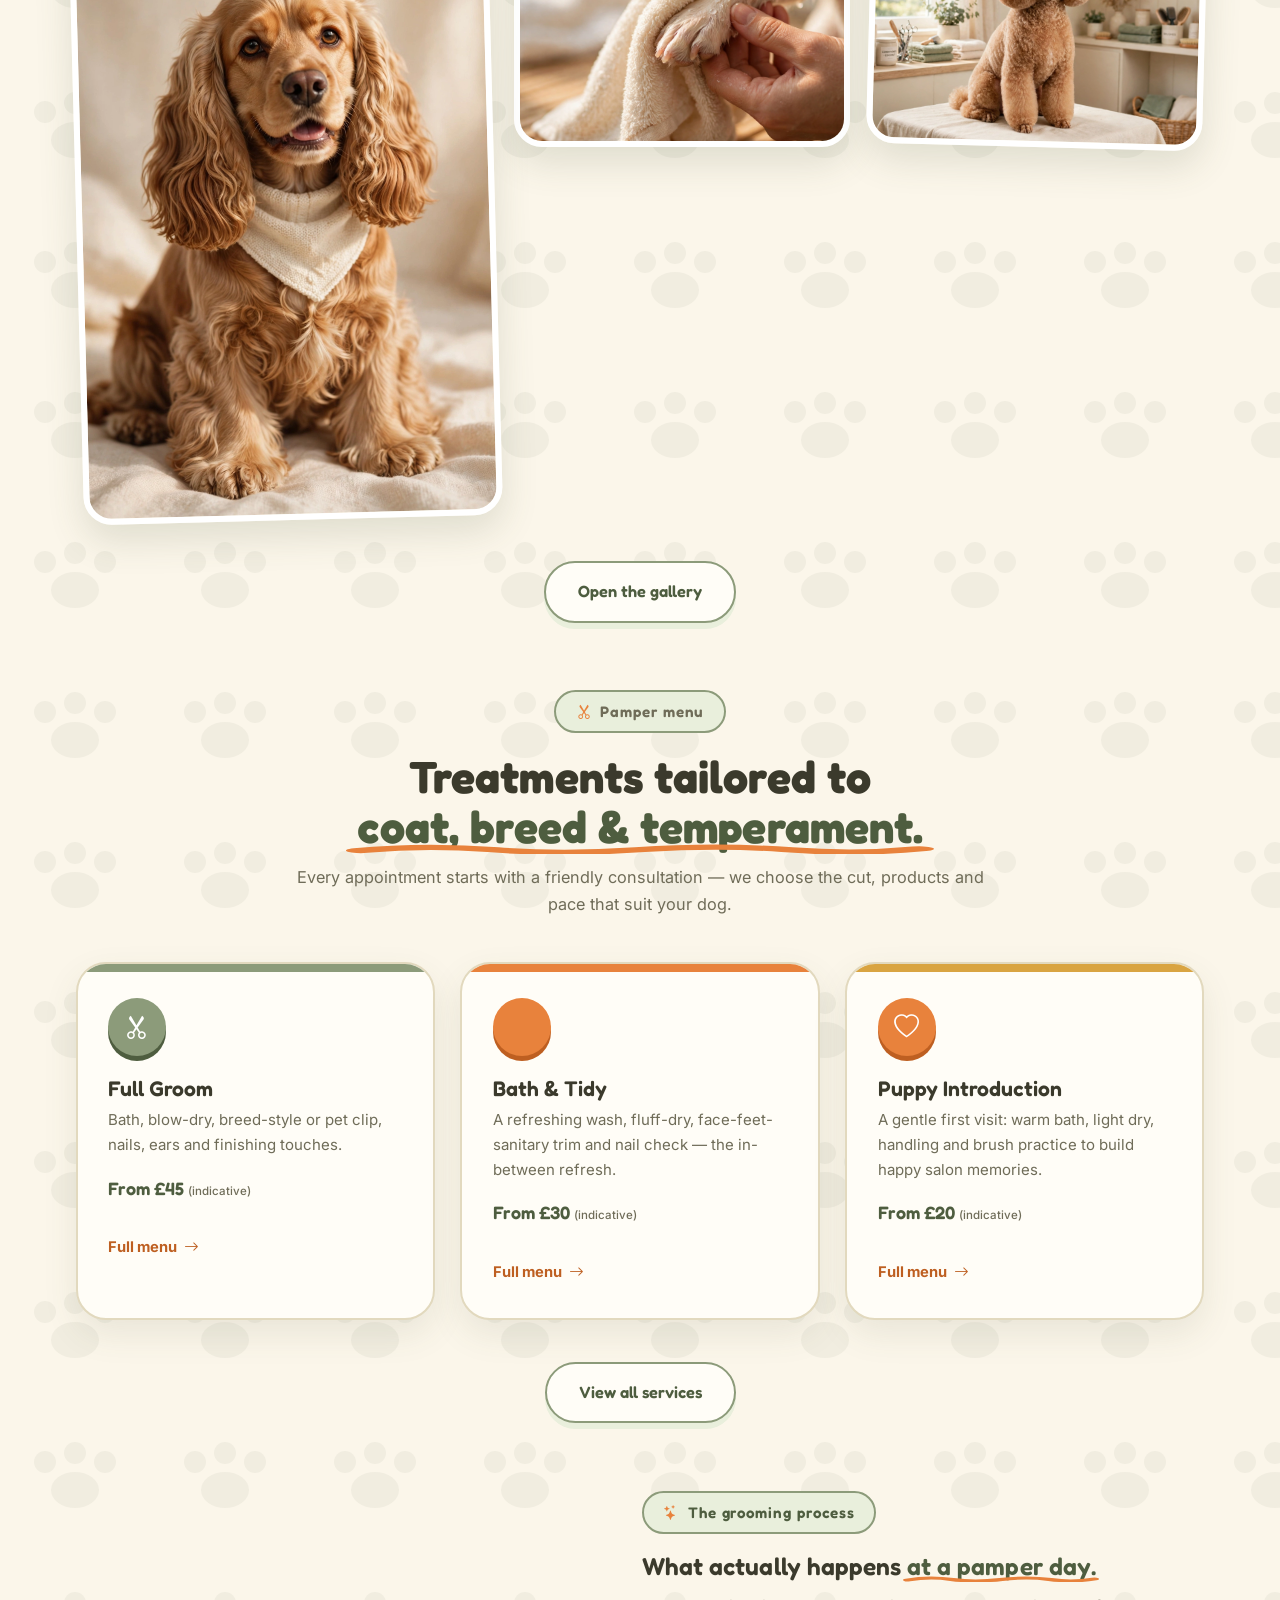
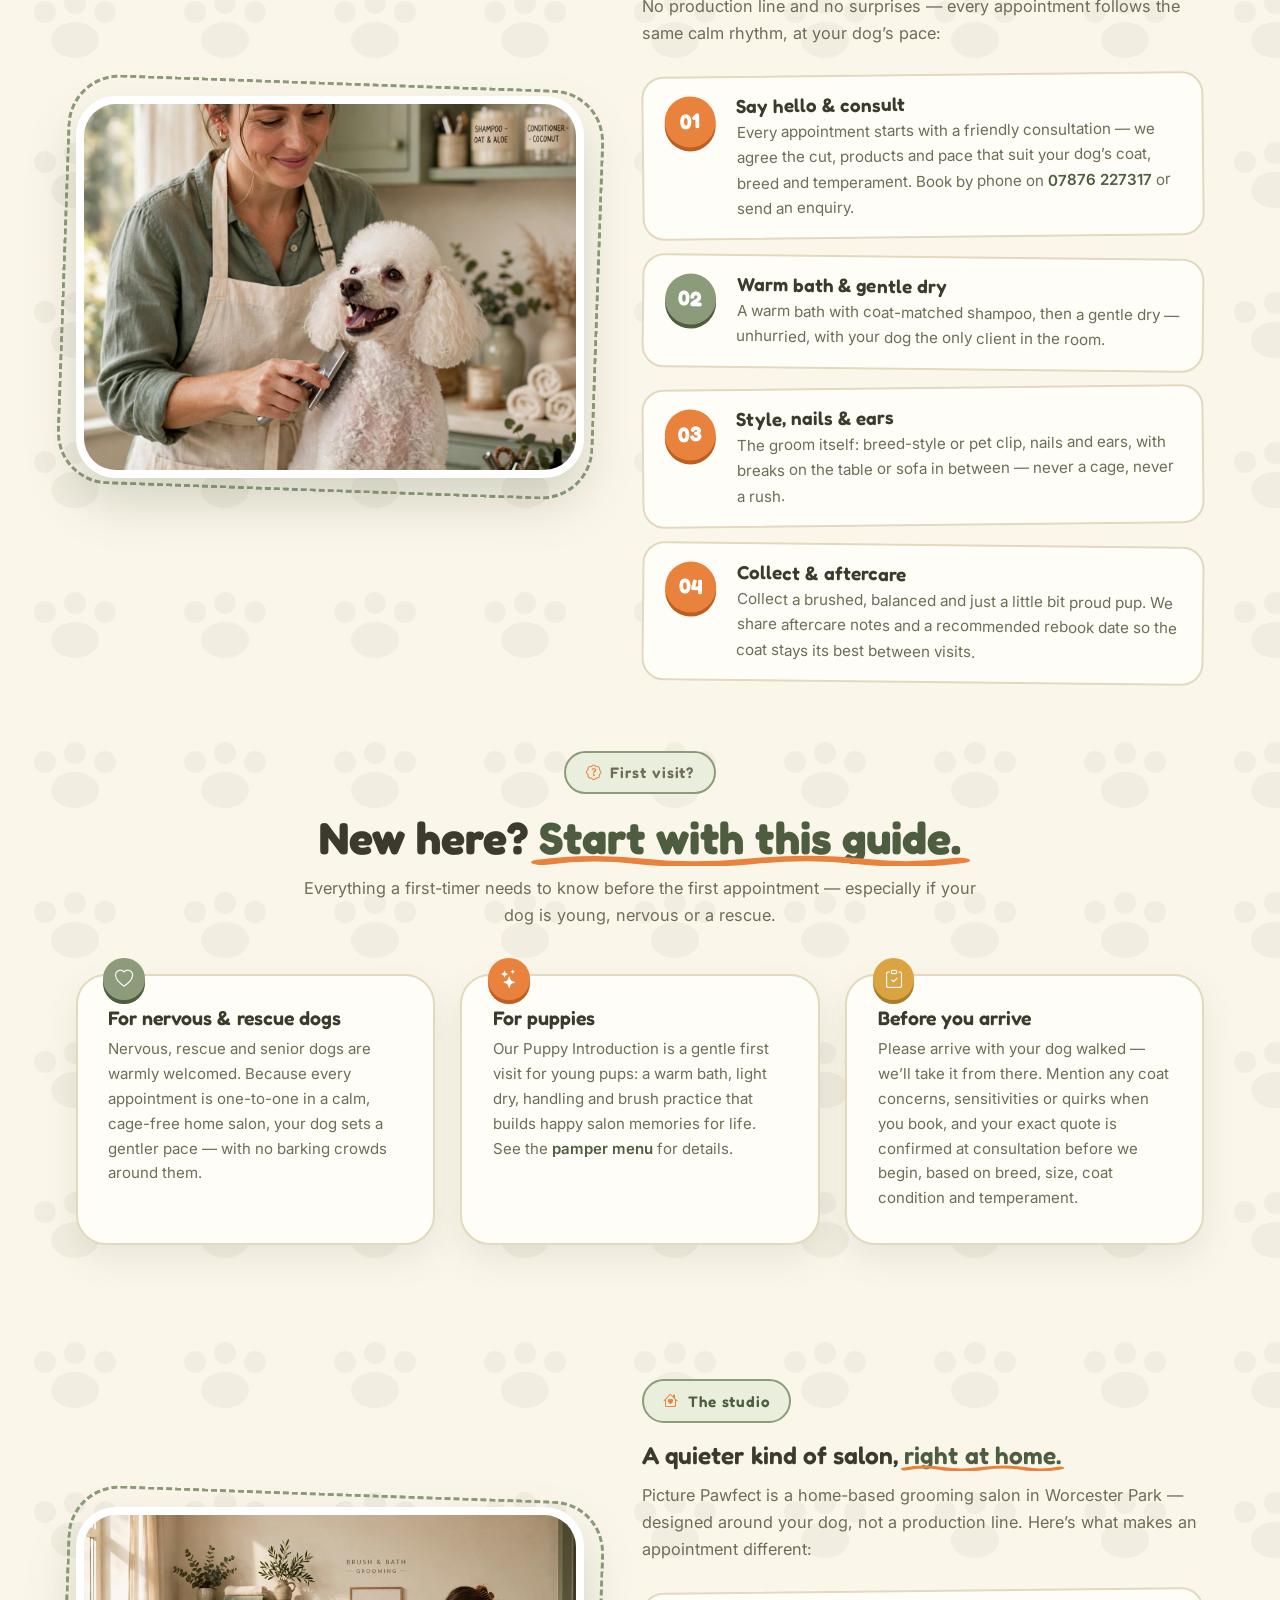
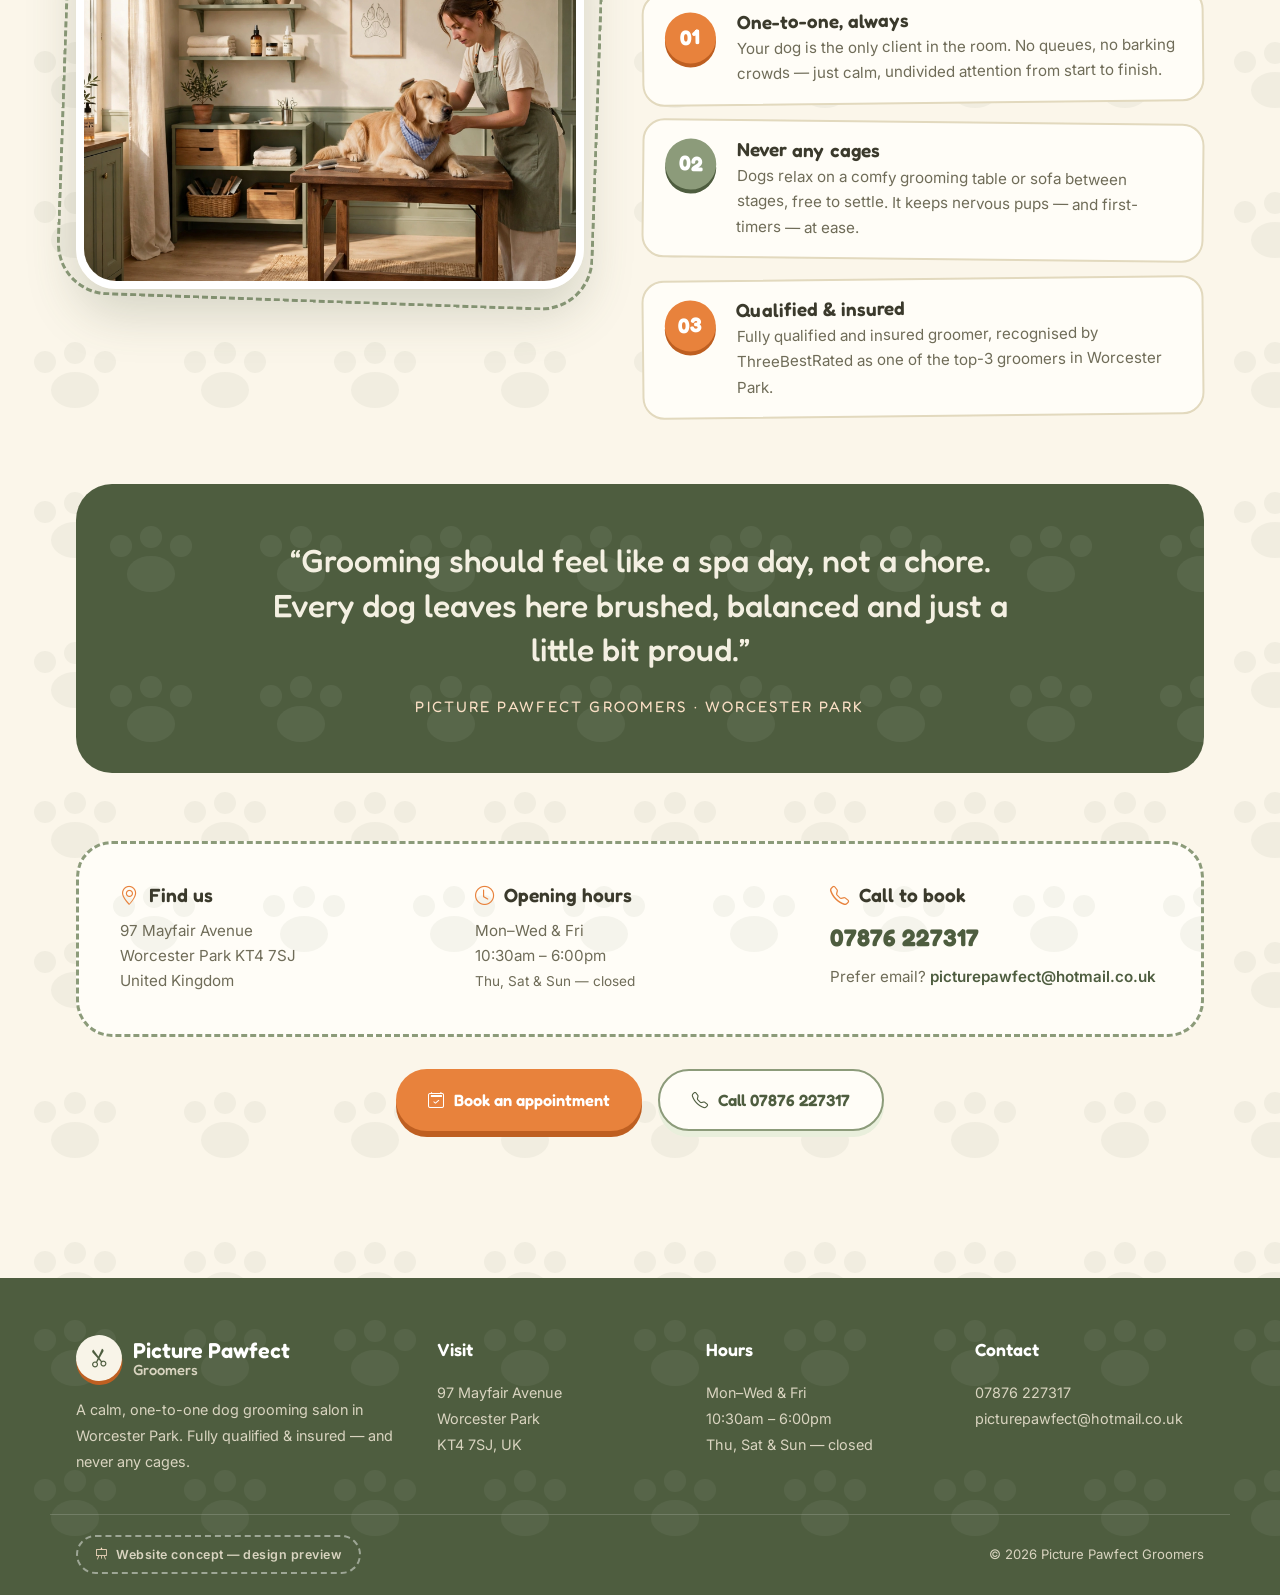
==== commit a13f555b: "Demo website concept for Picture Pawfect Groomers (Worcester Park, UK)" ====
--- a/index.html
+++ b/index.html
@@ -83,41 +83,19 @@
 
   <svg class="wave-rule" viewBox="0 0 1440 44" preserveAspectRatio="none" aria-hidden="true"><path d="M0,22 C120,44 240,0 360,22 C480,44 600,0 720,22 C840,44 960,0 1080,22 C1200,44 1320,0 1440,22 L1440,44 L0,44 Z"/></svg>
 
-  <!-- STUDIO STORY -->
-  <section class="section">
-    <div class="wrap story-grid">
-      <div class="frame-fun">
-        <img src="images/salon-interior.webp" alt="Calm one-to-one grooming salon interior with cream walls, sage-green accents and sunlight through the window" width="1920" height="1280" loading="lazy">
-      </div>
-      <div>
-        <p class="kicker"><i class="bi bi-house-heart"></i> The studio</p>
-        <h2>A quieter kind of salon, <span class="hl">right at home.</span></h2>
-        <p style="color:var(--ink-soft);margin-top:.8rem">Picture Pawfect is a home-based grooming salon in Worcester Park &mdash; designed around your dog, not a production line. Here&rsquo;s what makes an appointment different:</p>
-        <ol class="story-list">
-          <li>
-            <span class="story-num">01</span>
-            <div><h3>One-to-one, always</h3><p>Your dog is the only client in the room. No queues, no barking crowds &mdash; just calm, undivided attention from start to finish.</p></div>
-          </li>
-          <li>
-            <span class="story-num">02</span>
-            <div><h3>Never any cages</h3><p>Dogs relax on a comfy grooming table or sofa between stages, free to settle. It keeps nervous pups &mdash; and first-timers &mdash; at ease.</p></div>
-          </li>
-          <li>
-            <span class="story-num">03</span>
-            <div><h3>Qualified &amp; insured</h3><p>Fully qualified and insured groomer, recognised by ThreeBestRated as one of the top-3 groomers in Worcester Park.</p></div>
-          </li>
-        </ol>
-      </div>
-    </div>
-  </section>
-
-  <!-- PULL QUOTE -->
-  <section class="section" style="padding-top:0">
-    <div class="wrap">
-      <div class="quote-band">
-        <blockquote>&ldquo;Grooming should feel like a spa day, not a chore. Every dog leaves here brushed, balanced and just a little bit proud.&rdquo;</blockquote>
-        <cite>Picture Pawfect Groomers &middot; Worcester Park</cite>
-      </div>
+  <!-- GALLERY TEASER -->
+  <section class="section" style="padding-top:0">
+    <div class="wrap">
+      <div class="section-head">
+        <p class="kicker"><i class="bi bi-camera"></i> Fresh from the table</p>
+        <h2>Recent <span class="hl">transformations.</span></h2>
+      </div>
+      <div class="tease-grid">
+        <img src="images/spaniel-portrait.webp" alt="Freshly groomed cocker spaniel with a glossy wavy coat, sitting in soft cream light" width="1280" height="1920" loading="lazy">
+        <img src="images/paw-pamper-detail.webp" alt="A small dog's paw being gently held and dried with a soft cream towel after a bath" width="1920" height="1280" loading="lazy">
+        <img src="images/poodle-bow.webp" alt="Freshly groomed apricot poodle with a fluffy round haircut and a small sage-green bow" width="1920" height="1280" loading="lazy">
+      </div>
+      <div class="center-cta"><a class="btn btn-outline" href="gallery.html">Open the gallery</a></div>
     </div>
   </section>
 
@@ -156,19 +134,101 @@
     </div>
   </section>
 
-  <!-- GALLERY TEASER -->
+  <!-- GROOMING PROCESS -->
+  <section class="section" style="padding-top:0">
+    <div class="wrap story-grid">
+      <div class="frame-fun">
+        <img src="images/hero-poodle-brushing.webp" alt="A poodle being gently brushed during a one-to-one grooming session" width="1920" height="1280" loading="lazy">
+      </div>
+      <div>
+        <p class="kicker"><i class="bi bi-stars"></i> The grooming process</p>
+        <h2>What actually happens <span class="hl">at a pamper day.</span></h2>
+        <p style="color:var(--ink-soft);margin-top:.8rem">No production line and no surprises &mdash; every appointment follows the same calm rhythm, at your dog&rsquo;s pace:</p>
+        <ol class="story-list">
+          <li>
+            <span class="story-num">01</span>
+            <div><h3>Say hello &amp; consult</h3><p>Every appointment starts with a friendly consultation &mdash; we agree the cut, products and pace that suit your dog&rsquo;s coat, breed and temperament. Book by phone on <a href="tel:+447876227317" style="color:var(--sage-deep);font-weight:600">07876 227317</a> or send an enquiry.</p></div>
+          </li>
+          <li>
+            <span class="story-num">02</span>
+            <div><h3>Warm bath &amp; gentle dry</h3><p>A warm bath with coat-matched shampoo, then a gentle dry &mdash; unhurried, with your dog the only client in the room.</p></div>
+          </li>
+          <li>
+            <span class="story-num">03</span>
+            <div><h3>Style, nails &amp; ears</h3><p>The groom itself: breed-style or pet clip, nails and ears, with breaks on the table or sofa in between &mdash; never a cage, never a rush.</p></div>
+          </li>
+          <li>
+            <span class="story-num">04</span>
+            <div><h3>Collect &amp; aftercare</h3><p>Collect a brushed, balanced and just a little bit proud pup. We share aftercare notes and a recommended rebook date so the coat stays its best between visits.</p></div>
+          </li>
+        </ol>
+      </div>
+    </div>
+  </section>
+
+  <!-- FIRST-VISIT GUIDE -->
   <section class="section" style="padding-top:0">
     <div class="wrap">
       <div class="section-head">
-        <p class="kicker"><i class="bi bi-camera"></i> Fresh from the table</p>
-        <h2>Recent <span class="hl">transformations.</span></h2>
-      </div>
-      <div class="tease-grid">
-        <img src="images/spaniel-portrait.webp" alt="Freshly groomed cocker spaniel with a glossy wavy coat, sitting in soft cream light" width="1280" height="1920" loading="lazy">
-        <img src="images/paw-pamper-detail.webp" alt="A small dog's paw being gently held and dried with a soft cream towel after a bath" width="1920" height="1280" loading="lazy">
-        <img src="images/poodle-bow.webp" alt="Freshly groomed apricot poodle with a fluffy round haircut and a small sage-green bow" width="1920" height="1280" loading="lazy">
-      </div>
-      <div class="center-cta"><a class="btn btn-outline" href="gallery.html">Open the gallery</a></div>
+        <p class="kicker"><i class="bi bi-patch-question"></i> First visit?</p>
+        <h2>New here? <span class="hl">Start with this guide.</span></h2>
+        <p>Everything a first-timer needs to know before the first appointment &mdash; especially if your dog is young, nervous or a rescue.</p>
+      </div>
+      <div class="steps-grid">
+        <article class="step-card">
+          <span class="step-num"><i class="bi bi-heart"></i></span>
+          <h3>For nervous &amp; rescue dogs</h3>
+          <p>Nervous, rescue and senior dogs are warmly welcomed. Because every appointment is one-to-one in a calm, cage-free home salon, your dog sets a gentler pace &mdash; with no barking crowds around them.</p>
+        </article>
+        <article class="step-card">
+          <span class="step-num"><i class="bi bi-stars"></i></span>
+          <h3>For puppies</h3>
+          <p>Our Puppy Introduction is a gentle first visit for young pups: a warm bath, light dry, handling and brush practice that builds happy salon memories for life. See the <a href="services.html">pamper menu</a> for details.</p>
+        </article>
+        <article class="step-card">
+          <span class="step-num"><i class="bi bi-clipboard-check"></i></span>
+          <h3>Before you arrive</h3>
+          <p>Please arrive with your dog walked &mdash; we&rsquo;ll take it from there. Mention any coat concerns, sensitivities or quirks when you book, and your exact quote is confirmed at consultation before we begin, based on breed, size, coat condition and temperament.</p>
+        </article>
+      </div>
+    </div>
+  </section>
+
+  <!-- STUDIO STORY -->
+  <section class="section">
+    <div class="wrap story-grid">
+      <div class="frame-fun">
+        <img src="images/salon-interior.webp" alt="Calm one-to-one grooming salon interior with cream walls, sage-green accents and sunlight through the window" width="1920" height="1280" loading="lazy">
+      </div>
+      <div>
+        <p class="kicker"><i class="bi bi-house-heart"></i> The studio</p>
+        <h2>A quieter kind of salon, <span class="hl">right at home.</span></h2>
+        <p style="color:var(--ink-soft);margin-top:.8rem">Picture Pawfect is a home-based grooming salon in Worcester Park &mdash; designed around your dog, not a production line. Here&rsquo;s what makes an appointment different:</p>
+        <ol class="story-list">
+          <li>
+            <span class="story-num">01</span>
+            <div><h3>One-to-one, always</h3><p>Your dog is the only client in the room. No queues, no barking crowds &mdash; just calm, undivided attention from start to finish.</p></div>
+          </li>
+          <li>
+            <span class="story-num">02</span>
+            <div><h3>Never any cages</h3><p>Dogs relax on a comfy grooming table or sofa between stages, free to settle. It keeps nervous pups &mdash; and first-timers &mdash; at ease.</p></div>
+          </li>
+          <li>
+            <span class="story-num">03</span>
+            <div><h3>Qualified &amp; insured</h3><p>Fully qualified and insured groomer, recognised by ThreeBestRated as one of the top-3 groomers in Worcester Park.</p></div>
+          </li>
+        </ol>
+      </div>
+    </div>
+  </section>
+
+  <!-- PULL QUOTE -->
+  <section class="section" style="padding-top:0">
+    <div class="wrap">
+      <div class="quote-band">
+        <blockquote>&ldquo;Grooming should feel like a spa day, not a chore. Every dog leaves here brushed, balanced and just a little bit proud.&rdquo;</blockquote>
+        <cite>Picture Pawfect Groomers &middot; Worcester Park</cite>
+      </div>
     </div>
   </section>
 
@@ -189,6 +249,10 @@
           <a class="tel" href="tel:+447876227317">07876 227317</a>
           <p style="margin-top:.4rem">Prefer email? <a href="mailto:picturepawfect@hotmail.co.uk" style="color:var(--sage-deep);font-weight:600">picturepawfect@hotmail.co.uk</a></p>
         </div>
+      </div>
+      <div class="visit-ctas">
+        <a class="btn" href="contact.html#enquiry"><i class="bi bi-calendar2-check"></i> Book an appointment</a>
+        <a class="btn btn-outline" href="tel:+447876227317"><i class="bi bi-telephone"></i> Call 07876 227317</a>
       </div>
     </div>
   </section>
--- a/styles.css
+++ b/styles.css
@@ -160,7 +160,7 @@
 /* Studio story */
 .story-grid{display:grid;grid-template-columns:.95fr 1.05fr;gap:3.6rem;align-items:center}
 .frame-fun{position:relative}
-.frame-fun img{border-radius:40px;box-shadow:0 24px 50px rgba(78,93,63,.22);aspect-ratio:4/3;object-fit:cover;width:100%;border:8px solid #fff}
+.frame-fun img{border-radius:40px;box-shadow:0 24px 50px rgba(78,93,63,.22);aspect-ratio:4/3;object-fit:cover;width:100%;height:auto;border:8px solid #fff}
 .frame-fun::after{
   content:"";position:absolute;inset:-14px;border:3px dashed var(--sage);
   border-radius:52px;transform:rotate(2deg);z-index:-1;
@@ -334,6 +334,31 @@
   padding:.45rem 1.1rem;font-size:.78rem;letter-spacing:.04em;font-weight:600;
 }
 .concept-badge i{color:var(--orange-soft)}
+
+/* ---------- Homepage enrichment (highlights / steps / FAQ) ---------- */
+img[width]{height:auto}
+.highlights{display:grid;grid-template-columns:repeat(4,1fr);gap:1.1rem}
+.highlight{display:flex;gap:.9rem;align-items:flex-start;background:var(--white);border:2px solid var(--line);border-radius:22px;padding:1.2rem 1.3rem;box-shadow:0 10px 24px rgba(78,93,63,.08)}
+.highlight i{font-size:1.5rem;color:var(--orange);flex:0 0 auto;margin-top:.15rem}
+.highlight strong{display:block;font-family:var(--font-d);font-weight:600;font-size:1.02rem;line-height:1.25}
+.highlight span{display:block;color:var(--ink-soft);font-size:.85rem;line-height:1.45;margin-top:.2rem}
+.steps-grid{display:grid;grid-template-columns:repeat(3,1fr);gap:1.6rem}
+.step-card{background:var(--white);border:2px solid var(--line);border-radius:var(--radius);padding:2rem 1.9rem;box-shadow:0 14px 34px rgba(78,93,63,.10);position:relative}
+.step-card .step-num{position:absolute;top:-1.1rem;left:1.6rem;font-family:var(--font-d);font-weight:700;font-size:1.15rem;color:#fff;background:var(--sage);border-radius:50%;width:2.6rem;height:2.6rem;display:grid;place-items:center;box-shadow:0 4px 0 var(--sage-deep)}
+.step-card:nth-child(2) .step-num{background:var(--orange);box-shadow:0 4px 0 var(--orange-dark)}
+.step-card:nth-child(3) .step-num{background:var(--gold);box-shadow:0 4px 0 #a97e2b}
+.step-card h3{font-size:1.22rem;margin-bottom:.5rem;display:flex;gap:.55rem;align-items:center}
+.step-card h3 i{color:var(--orange)}
+.step-card p{color:var(--ink-soft);font-size:.94rem}
+.step-card a{color:var(--sage-deep);font-weight:600}
+.faq-list{max-width:820px;margin:0 auto;display:grid;gap:1rem}
+.faq-item{background:var(--white);border:2px solid var(--line);border-radius:22px;padding:1.2rem 1.5rem}
+.faq-item summary{font-family:var(--font-d);font-weight:600;font-size:1.08rem;cursor:pointer;color:var(--ink)}
+.faq-item p{color:var(--ink-soft);font-size:.95rem;margin-top:.6rem}
+.faq-item a{color:var(--sage-deep);font-weight:600}
+.visit-ctas{display:flex;gap:1rem;flex-wrap:wrap;justify-content:center;margin-top:2rem}
+@media(max-width:980px){.highlights{grid-template-columns:1fr 1fr}.steps-grid{grid-template-columns:1fr}}
+@media(max-width:620px){.highlights{grid-template-columns:1fr}}
 
 /* ---------- Responsive ---------- */
 @media(max-width:980px){
